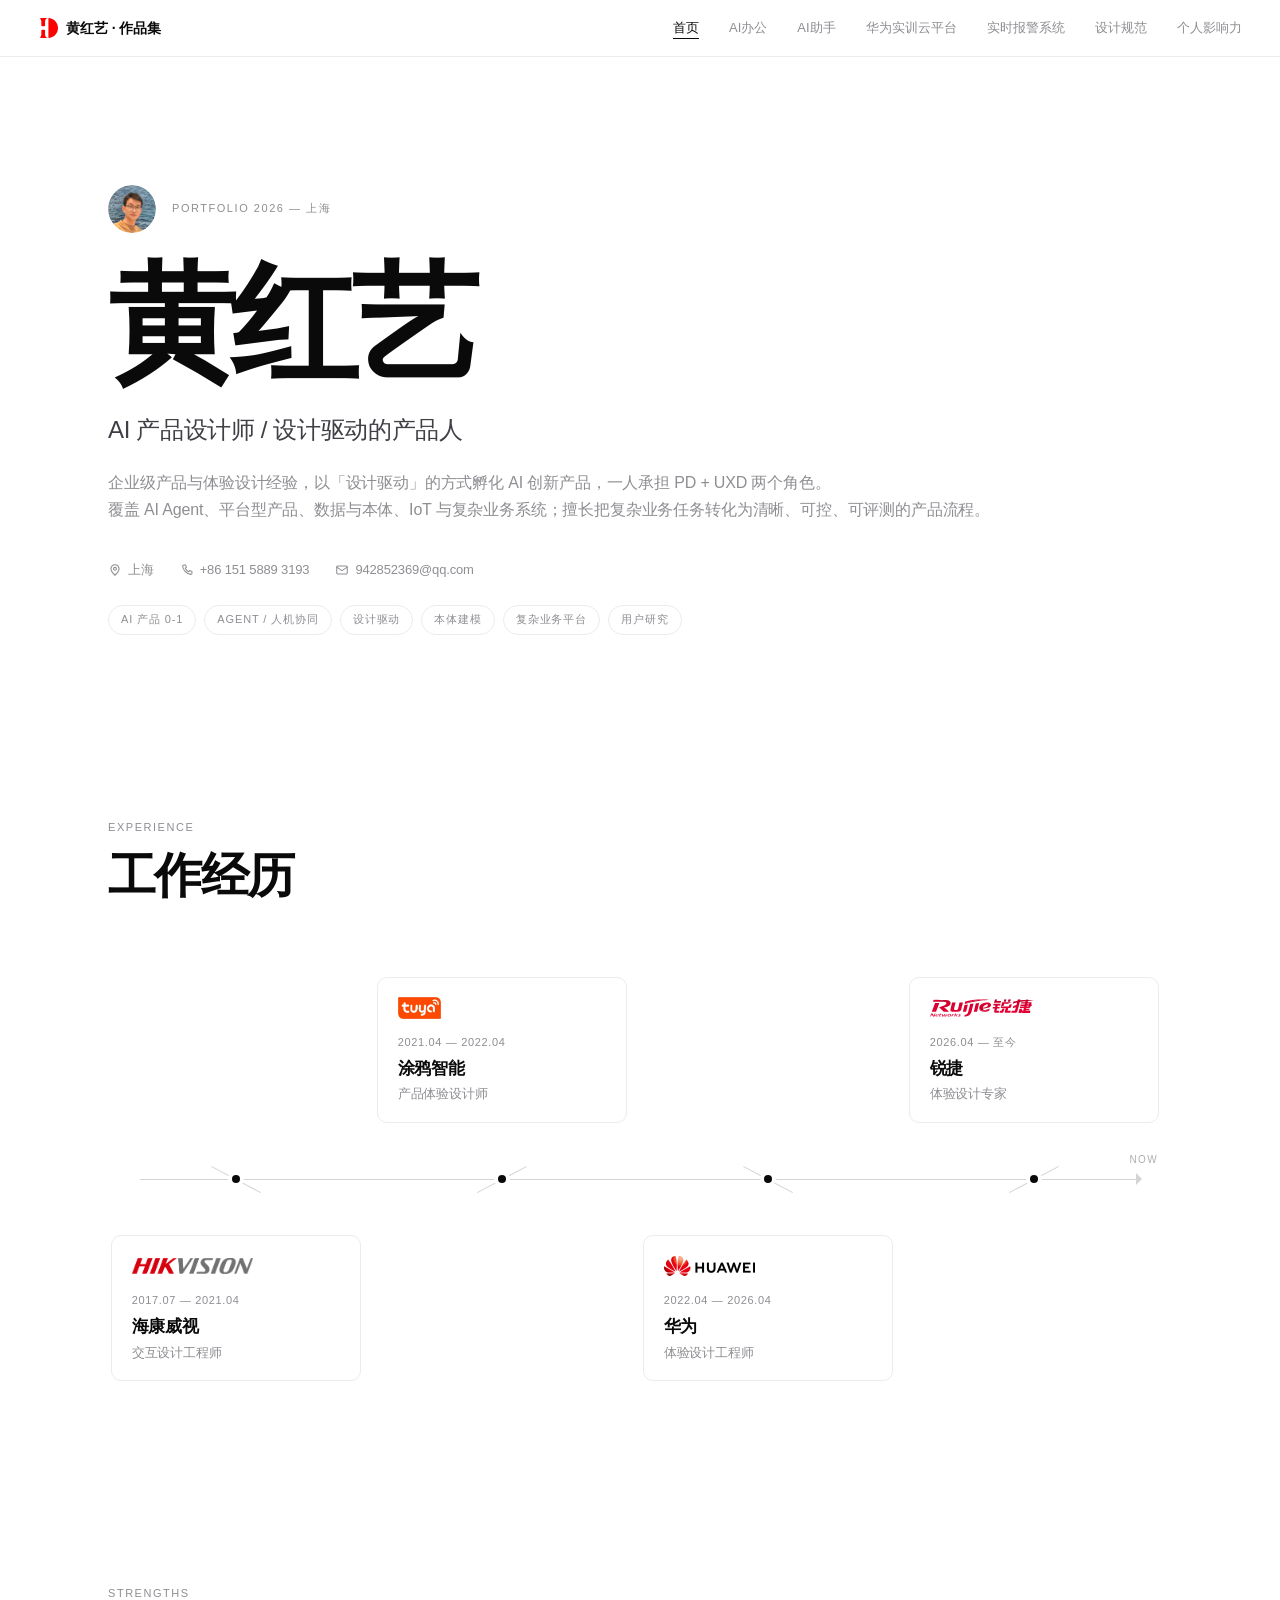
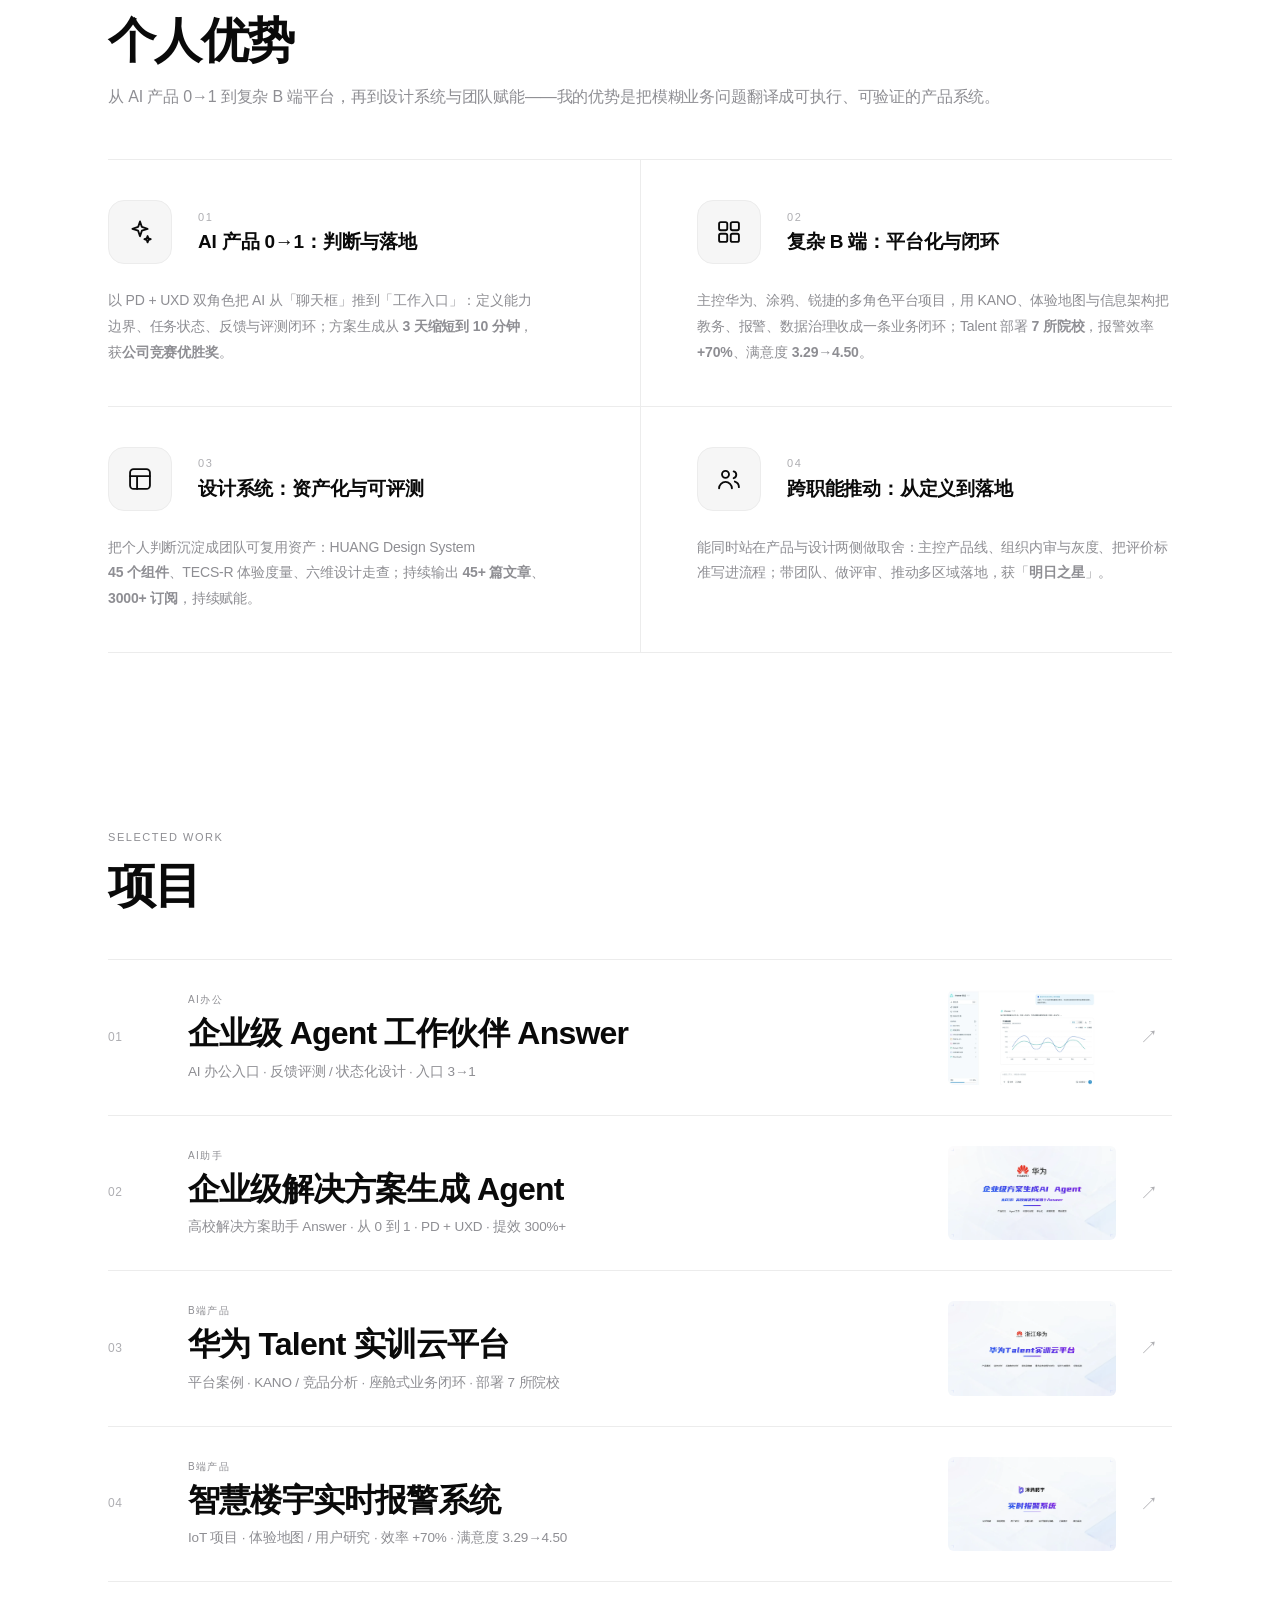
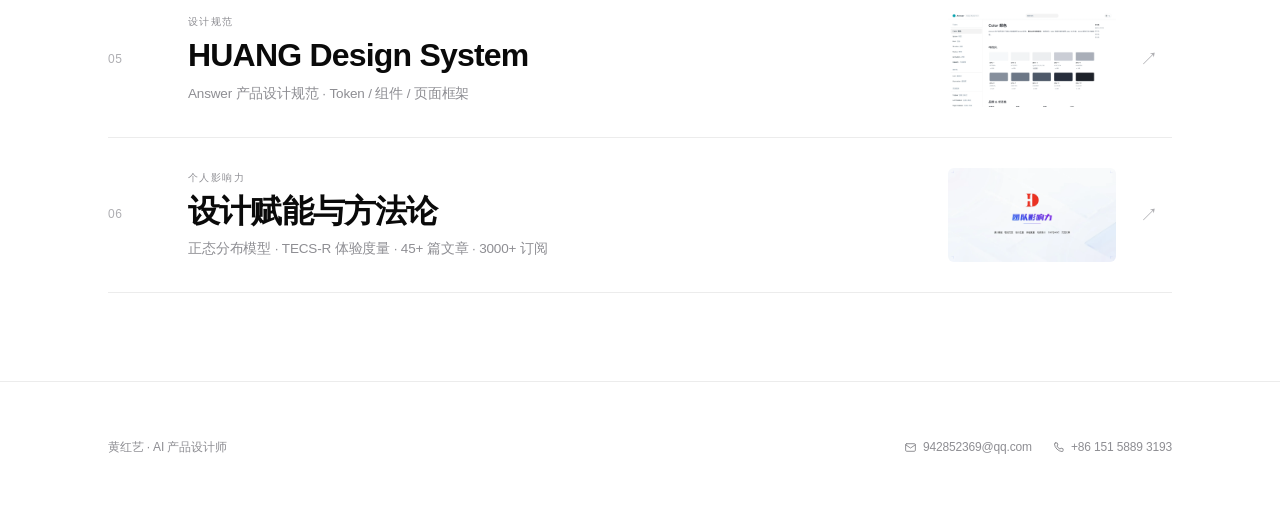
==== index.html @ ddb0b2fc "发布：黄红艺作品集静态站点（GitHub Pages）" ====
<!DOCTYPE html>
<html lang="zh-CN">
<head>
  <meta name="robots" content="noindex, nofollow">
  <meta charset="UTF-8">
  <meta name="viewport" content="width=device-width, initial-scale=1.0">
  <title>黄红艺 · AI 产品设计师 · 作品集</title>
  <meta name="description" content="黄红艺 — AI 产品设计师 / 设计驱动的产品人。AI 助手、Agent、本体建模、用户研究与企业级产品设计作品集。">
  <link rel="stylesheet" href="css/style.css">
</head>
<body>

  <header class="site-header">
    <div class="container nav">
      <a class="brand" href="index.html"><img src="assets/img/logo.svg" alt="logo">黄红艺 · 作品集</a>
      <nav>
                <ul class="nav-links">
          <li><a href="index.html">首页</a></li>
          <li><a href="project-answer-work/index.html">AI办公</a></li>
          <li><a href="project-answer/index.html">AI助手</a></li>
          <li><a href="project-talent/index.html">华为实训云平台</a></li>
          <li><a href="project-alarm/index.html">实时报警系统</a></li>
          <li><a href="design-system/index.html">设计规范</a></li>
          <li><a href="about-method/index.html">个人影响力</a></li>
        </ul>
      </nav>
    </div>
  </header>

  <section class="hero container">
    <div class="hero-top">
      <img class="hero-avatar" src="assets/img/avatar.svg" alt="黄红艺">
      <span class="eyebrow">Portfolio 2026 — 上海</span>
    </div>
    <h1>黄红艺</h1>
    <p class="role">AI 产品设计师 / 设计驱动的产品人</p>
    <p class="intro"><span class="ln">企业级产品与体验设计经验，以「设计驱动」的方式孵化 AI 创新产品，一人承担 PD + UXD 两个角色。</span><span class="ln">覆盖 AI Agent、平台型产品、数据与本体、IoT 与复杂业务系统；擅长把复杂业务任务转化为清晰、可控、可评测的产品流程。</span></p>
    <div class="meta">
      <span><svg viewBox="0 0 24 24" fill="none" stroke="currentColor" stroke-width="1.8" stroke-linecap="round" stroke-linejoin="round"><path d="M12 21s7-6.2 7-11a7 7 0 1 0-14 0c0 4.8 7 11 7 11z"/><circle cx="12" cy="10" r="2.5"/></svg>上海</span>
      <a href="tel:+8615158893193"><svg viewBox="0 0 24 24" fill="none" stroke="currentColor" stroke-width="1.8" stroke-linecap="round" stroke-linejoin="round"><path d="M6.5 3.5h3l1.5 4-2 1.5a12 12 0 0 0 6 6l1.5-2 4 1.5v3a2 2 0 0 1-2 2A16 16 0 0 1 4.5 5.5a2 2 0 0 1 2-2z"/></svg>+86 151 5889 3193</a>
      <a href="mailto:942852369@qq.com"><svg viewBox="0 0 24 24" fill="none" stroke="currentColor" stroke-width="1.8" stroke-linecap="round" stroke-linejoin="round"><rect x="3" y="5" width="18" height="14" rx="2"/><path d="M3 7l9 6 9-6"/></svg>942852369@qq.com</a>
    </div>
    <div class="tags">
      <span class="tag">AI 产品 0-1</span>
      <span class="tag">Agent / 人机协同</span>
      <span class="tag">设计驱动</span>
      <span class="tag">本体建模</span>
      <span class="tag">复杂业务平台</span>
      <span class="tag">用户研究</span>
    </div>
  </section>

  <section class="section container">
    <div class="section-head">
      <span class="eyebrow">Experience</span>
      <h2 class="section-title">工作经历</h2>
    </div>

    <div class="fishbone">
      <div class="spine"></div>
      <span class="now-label">Now</span>

      <div class="bone down" style="left:12%">
        <div class="dot"></div>
        <div class="rib"></div>
        <div class="node">
          <div class="node-logo"><img class="logo-hikvision" src="assets/img/logo-hikvision.webp" alt="海康威视"></div>
          <span class="period">2017.07 — 2021.04</span>
          <span class="company">海康威视</span>
          <span class="role">交互设计工程师</span>
          <div class="node-detail">IoT 物联网产品 20+，发明专利 1 项，多端 &amp; 跨平台设计经验；iVMS-4200 实时报警模块重构，页面减少约 10%，报警处理效率 +70%，满意度 78%→89%。</div>
        </div>
      </div>

      <div class="bone up" style="left:37%">
        <div class="dot"></div>
        <div class="rib"></div>
        <div class="node">
          <div class="node-logo"><img class="logo-tuya" src="assets/img/logo-tuya.webp" alt="涂鸦智能"></div>
          <span class="period">2021.04 — 2022.04</span>
          <span class="company">涂鸦智能</span>
          <span class="role">产品体验设计师</span>
          <div class="node-detail">智慧楼宇 SaaS 产品线设计 Owner；创新提案 3 项、外观专利 1 项；报警处理效率 +70%、满意度 3.29→4.50，方案作为安防套件整合进其他产品线。</div>
        </div>
      </div>

      <div class="bone down" style="left:62%">
        <div class="dot"></div>
        <div class="rib"></div>
        <div class="node">
          <div class="node-logo"><img class="logo-huawei" src="assets/img/logo-huawei.webp" alt="华为"></div>
          <span class="period">2022.04 — 2026.04</span>
          <span class="company">华为</span>
          <span class="role">体验设计工程师</span>
          <div class="node-detail">数字化教育协同工具产品线设计 Owner、设计组长，获「明日之星」；Talent 实训云部署 7 所院校、批阅签到效率 +90%；以 PD + UXD 双角色孵化 AI 助手，方案产出 3 天→10 分钟。</div>
        </div>
      </div>

      <div class="bone up" style="left:87%">
        <div class="dot"></div>
        <div class="rib"></div>
        <div class="node">
          <div class="node-logo"><img class="logo-ruijie" src="assets/img/logo-ruijie.svg" alt="锐捷"></div>
          <span class="period">2026.04 — 至今</span>
          <span class="company">锐捷</span>
          <span class="role">体验设计专家</span>
          <div class="node-detail">Source ID 平台本体、数据管道、数据管理核心模块设计；Agent 任务链路与人机协作设计，沉淀设计原则。</div>
        </div>
      </div>
    </div>
  </section>

  <section class="section container">
    <div class="section-head">
      <span class="eyebrow">Strengths</span>
      <h2 class="section-title">个人优势</h2>
      <p class="section-intro">从 AI 产品 0→1 到复杂 B 端平台，再到设计系统与团队赋能——我的优势是把模糊业务问题翻译成可执行、可验证的产品系统。</p>
    </div>

    <div class="strengths">
      <div class="strength">
        <div class="strength-top">
          <span class="strength-icon" aria-hidden="true"><svg viewBox="0 0 24 24" fill="none" stroke="currentColor" stroke-width="1.6" stroke-linecap="round" stroke-linejoin="round"><path d="M12 3l1.6 4.7 4.9 1.6-4.9 1.6L12 15.6l-1.6-4.7L5.5 9.3l4.9-1.6L12 3z"/><path d="M18.5 15.5l.7 2 2 .7-2 .7-.7 2-.7-2-2-.7 2-.7.7-2z"/></svg></span>
          <div class="strength-heading">
            <span class="no">01</span>
            <h3>AI 产品 0→1：判断与落地</h3>
          </div>
        </div>
        <p>以 PD + UXD 双角色把 AI 从「聊天框」推到「工作入口」：定义能力边界、任务状态、反馈与评测闭环；方案生成从 <b class="nowrap">3 天缩短到 10 分钟</b>，获<b class="nowrap">公司竞赛优胜奖</b>。</p>
      </div>
      <div class="strength">
        <div class="strength-top">
          <span class="strength-icon" aria-hidden="true"><svg viewBox="0 0 24 24" fill="none" stroke="currentColor" stroke-width="1.6" stroke-linecap="round" stroke-linejoin="round"><rect x="3.5" y="3.5" width="7" height="7" rx="1.5"/><rect x="13.5" y="3.5" width="7" height="7" rx="1.5"/><rect x="3.5" y="13.5" width="7" height="7" rx="1.5"/><rect x="13.5" y="13.5" width="7" height="7" rx="1.5"/></svg></span>
          <div class="strength-heading">
            <span class="no">02</span>
            <h3>复杂 B 端：平台化与闭环</h3>
          </div>
        </div>
        <p>主控华为、涂鸦、锐捷的多角色平台项目，用 KANO、体验地图与信息架构把教务、报警、数据治理收成一条业务闭环；Talent 部署 <b class="nowrap">7 所院校</b>，报警效率 <b>+70%</b>、满意度 <b class="nowrap">3.29→4.50</b>。</p>
      </div>
      <div class="strength">
        <div class="strength-top">
          <span class="strength-icon" aria-hidden="true"><svg viewBox="0 0 24 24" fill="none" stroke="currentColor" stroke-width="1.6" stroke-linecap="round" stroke-linejoin="round"><rect x="3.5" y="3.5" width="17" height="17" rx="3"/><path d="M3.5 9.5h17M9.5 9.5v11"/></svg></span>
          <div class="strength-heading">
            <span class="no">03</span>
            <h3>设计系统：资产化与可评测</h3>
          </div>
        </div>
        <p>把个人判断沉淀成团队可复用资产：HUANG Design System <b class="nowrap">45 个组件</b>、TECS-R 体验度量、六维设计走查；持续输出 <b class="nowrap">45+ 篇文章</b>、<b class="nowrap">3000+ 订阅</b>，<span class="nowrap">持续赋能</span>。</p>
      </div>
      <div class="strength">
        <div class="strength-top">
          <span class="strength-icon" aria-hidden="true"><svg viewBox="0 0 24 24" fill="none" stroke="currentColor" stroke-width="1.6" stroke-linecap="round" stroke-linejoin="round"><circle cx="9" cy="8" r="3"/><path d="M3.5 20c0-3 2.5-5.5 5.5-5.5s5.5 2.5 5.5 5.5"/><path d="M16 5.5a3 3 0 0 1 0 5.8"/><path d="M17 14.2c2.1.6 3.5 2.5 3.5 4.8"/></svg></span>
          <div class="strength-heading">
            <span class="no">04</span>
            <h3>跨职能推动：从定义到落地</h3>
          </div>
        </div>
        <p>能同时站在产品与设计两侧做取舍：主控产品线、组织内审与灰度、把评价标准写进流程；带团队、做评审、推动多区域落地，获「<b class="nowrap">明日之星</b>」。</p>
      </div>
    </div>
  </section>

  <section class="section container">
    <div class="section-head">
      <span class="eyebrow">Selected Work</span>
      <h2 class="section-title">项目</h2>
    </div>

    <div class="index">
      <a class="index-row" href="project-answer-work/index.html">
        <span class="index-no">01</span>
        <div class="index-main">
          <span class="index-kicker">AI办公</span>
          <h3>企业级 Agent 工作伙伴 Answer</h3>
          <p>AI 办公入口 · 反馈评测 / 状态化设计 · 入口 3→1</p>
        </div>
        <div class="index-thumb"><img src="assets/product/answer-work/08-home.webp?v=20261111" alt="" width="1800" height="1125" loading="lazy"></div>
        <span class="index-arrow">↗</span>
      </a>

      <a class="index-row" href="project-answer/index.html">
        <span class="index-no">02</span>
        <div class="index-main">
          <span class="index-kicker">AI助手</span>
          <h3>企业级解决方案生成 Agent</h3>
          <p>高校解决方案助手 Answer · 从 0 到 1 · PD + UXD · 提效 300%+</p>
        </div>
        <div class="index-thumb"><img src="assets/img/ans-p01.webp" alt="" loading="lazy"></div>
        <span class="index-arrow">↗</span>
      </a>

      <a class="index-row" href="project-talent/index.html">
        <span class="index-no">03</span>
        <div class="index-main">
          <span class="index-kicker">B端产品</span>
          <h3>华为 Talent 实训云平台</h3>
          <p>平台案例 · KANO / 竞品分析 · 座舱式业务闭环 · 部署 7 所院校</p>
        </div>
        <div class="index-thumb"><img src="assets/img/p18.webp" alt="" loading="lazy"></div>
        <span class="index-arrow">↗</span>
      </a>

      <a class="index-row" href="project-alarm/index.html">
        <span class="index-no">04</span>
        <div class="index-main">
          <span class="index-kicker">B端产品</span>
          <h3>智慧楼宇实时报警系统</h3>
          <p>IoT 项目 · 体验地图 / 用户研究 · 效率 +70% · 满意度 3.29→4.50</p>
        </div>
        <div class="index-thumb"><img src="assets/img/p36.webp" alt="" loading="lazy"></div>
        <span class="index-arrow">↗</span>
      </a>

      <a class="index-row" href="design-system/index.html">
        <span class="index-no">05</span>
        <div class="index-main">
          <span class="index-kicker">设计规范</span>
          <h3>HUANG Design System</h3>
          <p>Answer 产品设计规范 · Token / 组件 / 页面框架</p>
        </div>
        <div class="index-thumb"><img src="assets/product/design-system/01-cover.webp" alt="HUANG Design System 设计规范" width="1800" height="1012" loading="lazy"></div>
        <span class="index-arrow">↗</span>
      </a>

      <a class="index-row" href="about-method/index.html">
        <span class="index-no">06</span>
        <div class="index-main">
          <span class="index-kicker">个人影响力</span>
          <h3>设计赋能与方法论</h3>
          <p>正态分布模型 · TECS-R 体验度量 · 45+ 篇文章 · 3000+ 订阅</p>
        </div>
        <div class="index-thumb"><img src="assets/img/p49.webp" alt="" loading="lazy"></div>
        <span class="index-arrow">↗</span>
      </a>
    </div>
  </section>

  <footer class="site-footer">
    <div class="container">
      <span>黄红艺 · AI 产品设计师</span>
      <span class="footer-contact">
        <a href="mailto:942852369@qq.com"><svg viewBox="0 0 24 24" fill="none" stroke="currentColor" stroke-width="1.8" stroke-linecap="round" stroke-linejoin="round"><rect x="3" y="5" width="18" height="14" rx="2"/><path d="M3 7l9 6 9-6"/></svg>942852369@qq.com</a>
        <a href="tel:+8615158893193"><svg viewBox="0 0 24 24" fill="none" stroke="currentColor" stroke-width="1.8" stroke-linecap="round" stroke-linejoin="round"><path d="M6.5 3.5h3l1.5 4-2 1.5a12 12 0 0 0 6 6l1.5-2 4 1.5v3a2 2 0 0 1-2 2A16 16 0 0 1 4.5 5.5a2 2 0 0 1 2-2z"/></svg>+86 151 5889 3193</a>
      </span>
    </div>
  </footer>

  <script src="js/main.js?v=20261111"></script>
</body>
</html>
---- css/style.css ----
/* =========================================================
   黄红艺 · 作品集 — 极简排版版（Editorial Minimal）
   参考：Rauno Freiberg / Emil Kowalski / Mobbin
   原则：黑白灰 / 超大字号 / 紧字距 / 细分割线 / 大量留白
   ========================================================= */

:root {
  --bg: #ffffff;
  --ink: #0a0a0a;
  --ink-2: #3f3f46;
  --muted: #8e8e93;
  --muted-2: #aeaeb2;
  --hair: #ececec;
  --hair-strong: #d4d4d4;
  --soft: #f6f6f6;
  --max-w: 1120px;
  --ease: cubic-bezier(.22, .7, .28, 1);
  --font: -apple-system, BlinkMacSystemFont, "SF Pro Display", "SF Pro Text",
          "Helvetica Neue", "PingFang SC", "Hiragino Sans GB",
          "Microsoft YaHei", sans-serif;
}

* { box-sizing: border-box; margin: 0; padding: 0; }

html { scroll-behavior: smooth; -webkit-text-size-adjust: 100%; }

body {
  font-family: var(--font);
  color: var(--ink);
  background: var(--bg);
  font-size: 16px;
  line-height: 1.6;
  letter-spacing: -0.01em;
  line-break: strict;
  word-break: normal;
  -webkit-font-smoothing: antialiased;
  -moz-osx-font-smoothing: grayscale;
  overflow-x: clip;
}

img { max-width: 100%; display: block; }
a { color: inherit; text-decoration: none; }
::selection { background: var(--ink); color: #fff; }

.container {
  max-width: var(--max-w);
  margin-left: auto; margin-right: auto;
  padding-left: 28px; padding-right: 28px;
}

/* ---------- 排版规则：阅读宽度 / 断行 ---------- */
h1, h2, h3 { text-wrap: balance; }
p, figcaption, .fishbone .node-detail { text-wrap: pretty; }
.hero .intro, .project-hero .lead, .module .module-desc { text-wrap: balance; }
.ln { display: block; }
.hero .meta a, .hero .meta span,
.footer-contact a,
.stat .num, .tag, .badge,
.index-no, .module-no { white-space: nowrap; }

/* ---------- 小标签 ---------- */
.eyebrow {
  display: inline-block;
  font-size: 11px;
  font-weight: 500;
  letter-spacing: .14em;
  text-transform: uppercase;
  color: var(--muted);
}

/* ---------- 顶部导航 ---------- */
.site-header {
  position: sticky; top: 0; z-index: 50;
  background: rgba(255, 255, 255, .82);
  -webkit-backdrop-filter: saturate(180%) blur(20px);
  backdrop-filter: saturate(180%) blur(20px);
  border-bottom: 1px solid var(--hair);
}
.site-header .container.nav {
  max-width: none;
  width: 100%;
  padding-left: clamp(20px, 3vw, 40px);
  padding-right: clamp(20px, 3vw, 40px);
}
.nav { display: flex; align-items: center; justify-content: space-between; height: 56px; }
.nav .brand {
  display: flex; align-items: center; gap: 8px;
  flex: 0 0 auto; white-space: nowrap;
  font-size: 14px; font-weight: 600; letter-spacing: -0.01em;
}
.nav .brand img { width: 20px; height: 20px; border-radius: 4px; }
.nav-links { display: flex; gap: 30px; list-style: none; height: 100%; }
.nav-links a {
  position: relative;
  display: flex; align-items: center; height: 100%;
  font-size: 13px; color: var(--muted); letter-spacing: 0;
  transition: color .2s var(--ease);
}
.nav-links a:hover { color: var(--ink); }
.nav-links a.active { color: var(--ink); }
.nav-links a.active::after {
  content: "";
  position: absolute; left: 0; right: 0; bottom: -1px;
  height: 1px; background: var(--ink);
}

/* ---------- Hero ---------- */
.hero { padding-top: 128px; padding-bottom: 96px; }
.hero-top { display: flex; align-items: center; gap: 16px; margin-bottom: 32px; }
.hero-avatar {
  width: 48px; height: 48px; border-radius: 50%;
  object-fit: cover; background: var(--soft);
}
.hero h1 {
  font-size: clamp(56px, 10vw, 128px);
  font-weight: 600;
  letter-spacing: -0.05em;
  line-height: 0.92;
}
.hero .role {
  font-size: clamp(18px, 2.2vw, 24px);
  color: var(--ink-2);
  margin-top: 28px;
  letter-spacing: -0.015em;
}
.hero .intro {
  max-width: 1040px;
  color: var(--muted);
  font-size: 16px;
  line-height: 1.7;
  margin-top: 20px;
}
.hero .meta {
  display: flex; flex-wrap: wrap; gap: 6px 26px;
  margin-top: 36px;
  font-size: 13px; color: var(--muted);
}
.hero .meta a, .hero .meta span {
  display: inline-flex; align-items: center; gap: 6px;
  color: var(--muted);
}
.hero .meta a { border-bottom: 1px solid transparent; transition: border-color .2s; }
.hero .meta a:hover { border-bottom-color: var(--muted); }
.hero .meta svg { width: 14px; height: 14px; flex: 0 0 auto; }
.hero .tags { display: flex; flex-wrap: wrap; gap: 8px; margin-top: 24px; }
.tag {
  font-size: 11px; letter-spacing: .08em; text-transform: uppercase;
  color: var(--muted);
  border: 1px solid var(--hair);
  border-radius: 99px;
  padding: 5px 12px;
}

/* ---------- 通用区块 ---------- */
.section { padding-top: 88px; padding-bottom: 88px; }
.section-head { margin-bottom: 48px; }
.section-head .eyebrow { display: block; margin-bottom: 14px; }
.section-title {
  font-size: clamp(32px, 4vw, 48px);
  font-weight: 600;
  letter-spacing: -0.035em;
  line-height: 1.05;
}

/* ---------- 工作经历：鱼骨图（细线版） ---------- */
.fishbone { position: relative; min-height: 460px; padding: 16px 0 40px; }
.fishbone .spine {
  position: absolute; left: 3%; right: 3%; top: 50%;
  height: 1px; background: var(--hair-strong);
}
.fishbone .spine::after {
  content: ""; position: absolute; right: -8px; top: 50%;
  transform: translateY(-50%);
  border: 6px solid transparent; border-left-color: var(--hair-strong);
}
.fishbone .now-label {
  position: absolute; right: 3%; top: 50%;
  transform: translate(18px, -170%);
  font-size: 10px; font-weight: 500; letter-spacing: .14em;
  text-transform: uppercase; color: var(--muted-2);
}
.fishbone .bone { position: absolute; top: 50%; width: 0; height: 0; z-index: 1; }
.fishbone .dot {
  position: absolute; left: -4px; top: -4px;
  width: 8px; height: 8px; border-radius: 50%;
  background: var(--ink);
  box-shadow: 0 0 0 4px #fff;
  z-index: 3;
}
.fishbone .rib {
  position: absolute; left: -28px; top: 0;
  width: 56px; height: 1px; background: var(--hair-strong);
  transform-origin: center; z-index: 1;
}
.fishbone .bone.up .rib { transform: rotate(-28deg); }
.fishbone .bone.down .rib { transform: rotate(28deg); }

.fishbone .node {
  position: absolute; left: 0;
  transform: translateX(-50%);
  width: 250px;
  background: #fff;
  border: 1px solid var(--hair);
  border-radius: 10px;
  padding: 18px 20px;
  cursor: default; z-index: 2;
  transition: border-color .3s var(--ease), transform .3s var(--ease), background .3s var(--ease);
}
.fishbone .bone.up .node { bottom: 56px; }
.fishbone .bone.down .node { top: 56px; }
.fishbone .node:hover {
  border-color: var(--hair-strong);
  transform: translateX(-50%) translateY(-3px);
  background: #fff;
  z-index: 6;
}
.fishbone .node .node-logo { margin-bottom: 14px; display: flex; align-items: center; min-height: 24px; }
.fishbone .node .node-logo img { width: auto; max-width: 140px; object-fit: contain; display: block; }
.fishbone .node .node-logo .logo-hikvision { height: 16px; }
.fishbone .node .node-logo .logo-tuya { height: 22px; }
.fishbone .node .node-logo .logo-huawei { height: 20px; }
.fishbone .node .node-logo .logo-ruijie { height: 18px; }

.fishbone .node .period {
  display: block; font-size: 11px; color: var(--muted);
  letter-spacing: .06em; font-variant-numeric: tabular-nums;
}
.fishbone .node .company {
  display: block; font-size: 17px; font-weight: 600;
  letter-spacing: -0.02em; margin: 4px 0 2px;
}
.fishbone .node .role { display: block; font-size: 13px; color: var(--muted); line-height: 1.5; }
.fishbone .node-detail {
  max-height: 0; opacity: 0; overflow: hidden;
  font-size: 12.5px; line-height: 1.7; color: var(--muted);
  border-top: 0 solid var(--hair);
  transition: max-height .4s var(--ease), opacity .3s var(--ease),
              margin .3s var(--ease), padding .3s var(--ease);
}
.fishbone .node:hover .node-detail {
  max-height: 280px; opacity: 1;
  margin-top: 12px; padding-top: 12px; border-top-width: 1px;
}

/* ---------- 项目索引（大字号列表） ---------- */
.index { border-top: 1px solid var(--hair); }
.index-row {
  display: grid;
  grid-template-columns: 56px 1fr 168px 32px;
  align-items: center;
  gap: 24px;
  padding: 30px 0;
  border-bottom: 1px solid var(--hair);
  transition: padding-left .35s var(--ease);
}
.index-row:hover { padding-left: 14px; }
.index-no {
  font-size: 12px; color: var(--muted-2);
  font-variant-numeric: tabular-nums; letter-spacing: .04em;
}
.index-kicker {
  display: block;
  margin-bottom: 6px;
  font-size: 10px;
  font-weight: 500;
  letter-spacing: .14em;
  color: var(--muted);
  text-transform: uppercase;
}
.index-main h3 {
  font-size: clamp(22px, 2.6vw, 32px);
  font-weight: 600; letter-spacing: -0.025em; line-height: 1.2;
}
.index-main p { font-size: 13.5px; color: var(--muted); margin-top: 8px; }
.index-thumb {
  width: 168px; aspect-ratio: 16/9;
  overflow: hidden; border-radius: 6px;
  background: var(--soft);
  transition: opacity .3s var(--ease), transform .35s var(--ease);
}
.index-thumb img { width: 100%; height: 100%; object-fit: cover; }
.index-row:hover .index-thumb { transform: scale(1.02); }
.index-arrow { font-size: 18px; color: var(--muted-2); transition: transform .3s var(--ease), color .3s; }
.index-row:hover .index-arrow { color: var(--ink); transform: translate(3px, -3px); }

/* ---------- 项目详情页 ---------- */
.project-hero { padding-top: 88px; padding-bottom: 64px; border-bottom: 1px solid var(--hair); }
.project-hero .crumb { font-size: 12px; color: var(--muted); margin-bottom: 32px; letter-spacing: .02em; }
.project-hero .crumb a { color: var(--muted); }
.project-hero h1 {
  font-size: clamp(36px, 5vw, 62px);
  font-weight: 600;
  letter-spacing: -0.045em;
  line-height: 0.98;
  text-wrap: balance;
}
.project-hero .lead {
  max-width: none;
  color: var(--ink-2);
  font-size: 17px;
  line-height: 1.7;
  margin-top: 28px;
}

/* ---------- 章节索引 ---------- */
.toc {
  display: flex; flex-wrap: wrap; align-items: center;
  gap: 8px 20px;
  padding-top: 18px;
  padding-bottom: 18px;
  border-bottom: 1px solid var(--hair);
  font-size: 13px;
}
.toc-label {
  font-size: 11px; letter-spacing: .1em; text-transform: uppercase;
  color: var(--muted-2);
}
.toc a { color: var(--muted); }
.toc a:hover { color: var(--ink); }

/* 数据行 */
.stats {
  display: grid;
  grid-template-columns: repeat(auto-fit, minmax(190px, 1fr));
  margin-top: 56px;
  border-top: 1px solid var(--hair);
  border-bottom: 1px solid var(--hair);
}
.stat {
  display: grid;
  grid-template-columns: auto 1fr;
  grid-template-rows: auto auto;
  column-gap: 14px;
  row-gap: 2px;
  align-items: center;
  padding: 24px 24px 24px 0;
}
.stat .stat-icon {
  grid-row: 1 / span 2;
  width: 44px; height: 44px;
  display: flex; align-items: center; justify-content: center;
  border-radius: 10px;
  background: var(--soft);
  color: var(--ink);
}
.stat .stat-icon svg { width: 20px; height: 20px; display: block; }
.stat .num {
  font-size: 22px; font-weight: 600; letter-spacing: -0.03em;
  line-height: 1.15; font-variant-numeric: tabular-nums;
}
.stat .label { font-size: 12px; color: var(--muted); margin-top: 2px; line-height: 1.4; }

/* 模块 */
.module { padding: 88px 0; border-bottom: 1px solid var(--hair); }
.module:last-child { border-bottom: none; }
.module .module-head { display: flex; align-items: baseline; gap: 20px; margin-bottom: 16px; }
.module .module-no {
  font-size: 12px; color: var(--muted-2);
  letter-spacing: .08em; font-variant-numeric: tabular-nums;
}
.module h2 {
  font-size: clamp(24px, 2.8vw, 36px);
  font-weight: 600; letter-spacing: -0.03em; line-height: 1.15;
}
.module .module-desc {
  color: var(--muted); font-size: 15.5px; line-height: 1.75;
  margin-bottom: 32px; max-width: none;
}
.module figure { margin: 28px 0; }
.module figure img {
  width: 100%; height: auto;
  border-radius: 6px;
  background: var(--soft);
}
.module figcaption { color: var(--muted-2); font-size: 12px; margin-top: 10px; letter-spacing: .01em; }

/* 结论清单（项目页，1px 分区） */
.ledger { list-style: none; margin: 4px 0 8px; border-top: 1px solid var(--hair); }
.ledger li {
  display: grid; grid-template-columns: 88px 1fr; gap: 24px;
  align-items: start;
  padding-top: 18px;
  padding-bottom: 18px;
  border-bottom: 1px solid var(--hair);
}
.ledger .k {
  font-size: 11px; color: var(--muted-2);
  letter-spacing: .1em;
  padding-top: 4px;
}
.ledger p { font-size: 14px; line-height: 1.8; color: var(--ink-2); }
.ledger + .module-desc { margin-top: 32px; }

/* 项目页叙事：流程 / 场景 / 结语 */
.pipeline {
  display: grid; grid-template-columns: repeat(3, 1fr);
  column-gap: 32px;
  border-top: 1px solid var(--hair);
  margin-top: 32px;
}
.pipeline-step { padding: 20px 0 28px; }
.pipeline-step:nth-child(n+4) { border-top: 1px solid var(--hair); }
.pipeline-step .no {
  font-size: 11px; letter-spacing: .1em;
  color: var(--muted-2); font-variant-numeric: tabular-nums;
}
.pipeline .pipeline-step h3 {
  font-size: 16px; font-weight: 600; line-height: 1.4;
  letter-spacing: -0.01em; margin: 6px 0 8px;
}
.pipeline .pipeline-step p { font-size: 13px; line-height: 1.7; color: var(--muted); }

.scenario {
  display: grid; grid-template-columns: 1fr 1.2fr;
  gap: 48px; align-items: start;
  padding: 44px 0;
  border-top: 1px solid var(--hair);
}
.scenario:first-of-type { border-top: none; padding-top: 0; }
.scenario .scenario-copy h3 {
  font-size: clamp(20px, 2.2vw, 26px); font-weight: 600;
  line-height: 1.25; letter-spacing: -0.02em;
}
.scenario .scenario-copy p {
  font-size: 14.5px; line-height: 1.8;
  color: var(--muted); margin-top: 12px;
}
.scenario-figure figure { margin: 0; }
.scenario-figure figure + figure { margin-top: 24px; }
.scenario-figure img {
  width: 100%; height: auto; display: block;
  border-radius: 6px; background: var(--soft);
}
.scenario-figure figcaption {
  color: var(--muted-2); font-size: 12px; margin-top: 10px;
}
.chapter .pullquote {
  font-size: clamp(22px, 2.6vw, 30px); font-weight: 500;
  line-height: 1.5; letter-spacing: -0.02em;
  max-width: 860px;
  margin: 48px 0 18px;
  padding-top: 24px;
  border-top: 1px solid var(--hair);
}

/* 章节内文（项目页的二级结构） */
.chapter { margin-top: 8px; }
.chapter h3 {
  font-size: 19px; font-weight: 600; letter-spacing: -0.01em;
  line-height: 1.4; margin: 44px 0 14px;
}
.chapter h3:first-child { margin-top: 4px; }
.chapter h3 .idx {
  font-size: 11px; color: var(--muted-2);
  letter-spacing: .1em; margin-right: 12px;
  font-variant-numeric: tabular-nums;
}
.chapter p {
  font-size: 15px; line-height: 1.85;
  color: var(--muted); max-width: 920px;
}
.chapter p + p { margin-top: 14px; }
.chapter .ledger { margin-top: 22px; }
.chapter .ledger + p { margin-top: 22px; }
.chapter .product-grid { margin-top: 20px; }
/* 真实产品界面 */
.product-grid { display: grid; grid-template-columns: repeat(2, 1fr); gap: 28px 24px; margin-top: 8px; }
.product-grid figure { margin: 0; }
.product-grid img {
  width: 100%; height: auto; display: block;
  border-radius: 6px;
  background: var(--soft);
  transition: transform .4s var(--ease);
}
.product-grid figure:hover img { transform: translateY(-3px); }
.product-grid figcaption { color: var(--muted-2); font-size: 12px; margin-top: 10px; line-height: 1.6; }

/* ---------- 项目职责：设计驱动 / PD + UXD ---------- */
.duty {
  position: relative;
  overflow: hidden;
  background: #fafafa;
  border-radius: 8px;
  padding: 56px 48px;
  display: grid;
  grid-template-columns: 1fr auto 1.35fr;
  gap: 36px;
  align-items: center;
  margin: 28px 0;
}
.duty::before, .duty::after {
  content: "";
  position: absolute;
  width: 280px; height: 280px;
  border-radius: 50%;
  background: rgba(26, 60, 212, .10);
  filter: blur(90px);
  pointer-events: none;
}
.duty::before { top: -120px; left: -60px; }
.duty::after { bottom: -140px; right: -80px; }

.duty-left { position: relative; z-index: 1; }
.duty-title {
  font-size: clamp(24px, 2.9vw, 34px);
  font-weight: 500;
  line-height: 1.7;
  letter-spacing: -0.02em;
  color: var(--ink);
  text-align: center;
}
.duty-title .hl { color: #3f5cff; font-weight: 700; }
.duty-title b { font-weight: 600; }

.duty-arrow {
  width: 0; height: 0;
  border-top: 9px solid transparent;
  border-bottom: 9px solid transparent;
  border-left: 15px solid #5b6cff;
  opacity: .75;
  filter: drop-shadow(0 0 6px rgba(91,108,255,.35));
  justify-self: center;
}

.duty-right {
  position: relative; z-index: 1;
  display: flex; flex-direction: column;
}
.duty-row { display: flex; align-items: center; }
.duty-row + .duty-row { margin-top: -34px; }

.duty-role {
  flex: 0 0 auto;
  width: 160px; height: 160px;
  border-radius: 50%;
  display: flex; flex-direction: column;
  align-items: center; justify-content: center;
  color: #040b29; line-height: 1.1;
}
.duty-role b { font-size: 30px; font-weight: 700; letter-spacing: -0.02em; }
.duty-role span { font-size: 14px; font-weight: 600; margin-top: 4px; }

.duty-connector {
  position: relative;
  flex: 1 1 auto;
  height: 0;
  border-top: 1px dashed rgba(120, 124, 150, .45);
  margin: 0 16px;
}
.duty-connector::after {
  content: "";
  position: absolute; right: -1px; top: -4px;
  border: 4px solid transparent;
  border-left-color: rgba(120, 124, 150, .6);
}

.duty-note {
  flex: 0 0 auto; width: 210px;
  font-size: 14px; color: var(--ink-2); line-height: 1.5;
}
.duty-caption {
  width: 160px; text-align: center;
  font-size: 15px; font-weight: 600; color: var(--ink);
  margin-top: 18px;
}

.duty-row-pd .duty-role {
  background: linear-gradient(150deg, rgba(203,182,246,.85), rgba(196,160,244,.45));
}
.duty-row-uxd .duty-role {
  background: linear-gradient(150deg, rgba(176,220,250,.95), rgba(160,206,242,.55));
}

/* ---------- 图片懒加载 ---------- */
img.lazy { opacity: 0; transition: opacity .5s var(--ease); }
img.lazy.loaded { opacity: 1; }

/* ---------- 个人优势 ---------- */
.nowrap { white-space: nowrap; }
.section-intro {
  max-width: none;
  margin-top: 16px;
  color: var(--muted);
  font-size: 16px;
  line-height: 1.75;
  text-wrap: pretty;
}
.strengths {
  display: grid;
  grid-template-columns: repeat(2, 1fr);
  border-top: 1px solid var(--hair);
}
.strength {
  padding: 40px 0;
  border-bottom: 1px solid var(--hair);
}
.strength:nth-child(odd) { padding-right: 56px; }
.strength:nth-child(even) { padding-left: 56px; border-left: 1px solid var(--hair); }
.strength-top {
  display: flex;
  align-items: center;
  gap: 26px;
  margin-bottom: 24px;
}
.strength-icon {
  flex: 0 0 auto;
  display: flex;
  align-items: center;
  justify-content: center;
  width: 64px; height: 64px;
  border: 1px solid var(--hair);
  border-radius: 16px;
  background: var(--soft);
  color: var(--ink);
}
.strength-icon svg { width: 28px; height: 28px; display: block; }
.strength-heading {
  display: flex;
  flex-direction: column;
  min-width: 0;
}
.strength .no {
  display: block;
  font-size: 11px; letter-spacing: .14em;
  color: var(--muted-2); font-variant-numeric: tabular-nums;
}
.strength h3 {
  margin: 4px 0 0;
  font-size: 19px; font-weight: 600; letter-spacing: -0.01em;
  line-height: 1.3;
}
.strength p { font-size: 14px; line-height: 1.85; color: var(--muted); max-width: none; }

/* ---------- 页脚 ---------- */
.site-footer {
  padding: 56px 0;
  border-top: 1px solid var(--hair);
}
.site-footer .container {
  display: flex; flex-wrap: wrap; gap: 12px 32px;
  justify-content: space-between;
  font-size: 12px; color: var(--muted);
}
.site-footer a { color: var(--muted); border-bottom: 1px solid transparent; transition: border-color .2s; }
.site-footer a:hover { border-bottom-color: var(--muted); }
.footer-contact { display: flex; flex-wrap: wrap; gap: 8px 20px; }
.footer-contact a { display: inline-flex; align-items: center; gap: 6px; }
.footer-contact svg { width: 13px; height: 13px; flex: 0 0 auto; }

/* ---------- 响应式 ---------- */
@media (max-width: 900px) {
  .nav-links { gap: 14px; }
  .nav-links a { font-size: 12.5px; }
  .index-row { grid-template-columns: 40px 1fr 128px 24px; gap: 16px; }
  .index-thumb { width: 128px; }
  .scenario { grid-template-columns: 1fr; gap: 24px; }
}
@media (max-width: 760px) {
  body { font-size: 15px; }
  .hero { padding-top: 80px; padding-bottom: 72px; }
  .hero h1 { font-size: clamp(52px, 14vw, 76px); }
  .hero .role { margin-top: 20px; }
  .section { padding-top: 64px; padding-bottom: 64px; }
  .section-head { margin-bottom: 32px; }
  .nav { height: auto; padding-top: 10px; padding-bottom: 10px; flex-wrap: wrap; row-gap: 8px; }
  .nav-links { flex-wrap: wrap; gap: 8px 12px; justify-content: flex-end; height: auto; }
  .nav-links a { height: auto; padding: 4px 0; }
  .fishbone { min-height: 0; padding: 8px 0 16px; }
  .fishbone .spine, .fishbone .dot, .fishbone .rib, .fishbone .now-label { display: none; }
  .fishbone .bone { position: static; width: auto; height: auto; margin-bottom: 14px; }
  .fishbone .node { position: static; transform: none; width: 100%; }
  .fishbone .bone.up .node, .fishbone .bone.down .node { top: auto; bottom: auto; }
  .fishbone .node:hover { transform: none; }
  .strengths { grid-template-columns: 1fr; }
  .strength-top { gap: 18px; margin-bottom: 20px; }
  .strength-icon { width: 56px; height: 56px; border-radius: 14px; }
  .strength-icon svg { width: 24px; height: 24px; }
  .strength:nth-child(odd) { padding-right: 0; }
  .strength:nth-child(even) { padding-left: 0; border-left: 0; }
  .index-row {
    grid-template-columns: 32px 1fr 24px;
    align-items: start;
    padding: 22px 0;
  }
  .index-thumb { display: none; }
  .index-main h3 { font-size: 22px; }
  .index-arrow { align-self: start; margin-top: 4px; }
  .project-hero { padding-top: 56px; padding-bottom: 44px; }
  .project-hero h1 { font-size: clamp(32px, 9vw, 48px); }
  .project-hero .lead { font-size: 15.5px; margin-top: 20px; }
  .stats { grid-template-columns: 1fr; margin-top: 40px; }
  .stat { padding: 18px 0; border-bottom: 1px solid var(--hair); }
  .stat:last-child { border-bottom: none; }
  .module { padding: 56px 0; }
  .module .module-desc { font-size: 15px; }
  .ledger li { grid-template-columns: 1fr; gap: 6px; }
  .ledger .k { padding-top: 0; }
  .chapter h3 { font-size: 18px; margin-top: 36px; }
  .chapter h3 .idx { margin-right: 8px; }
  .chapter p { font-size: 15px; }
  .pipeline { grid-template-columns: 1fr; column-gap: 0; }
  .pipeline-step:nth-child(n+4) { border-top: none; }
  .pipeline-step + .pipeline-step { border-top: 1px solid var(--hair); }
  .chapter .pullquote { margin: 32px 0 14px; padding-top: 20px; }
  .duty { grid-template-columns: 1fr; padding: 32px 24px; gap: 22px; }
  .duty-arrow { display: none; }
  .duty-title { font-size: 24px; }
  .duty-row + .duty-row { margin-top: -20px; }
  .duty-row { flex-wrap: nowrap; }
  .duty-role { width: 96px; height: 96px; }
  .duty-role b { font-size: 20px; }
  .duty-role span { font-size: 12px; }
  .duty-connector { margin: 0 12px; }
  .duty-note { width: auto; flex: 1 1 auto; font-size: 13px; }
  .duty-caption { width: 96px; margin-top: 0; }
  .product-grid { grid-template-columns: 1fr; }
}
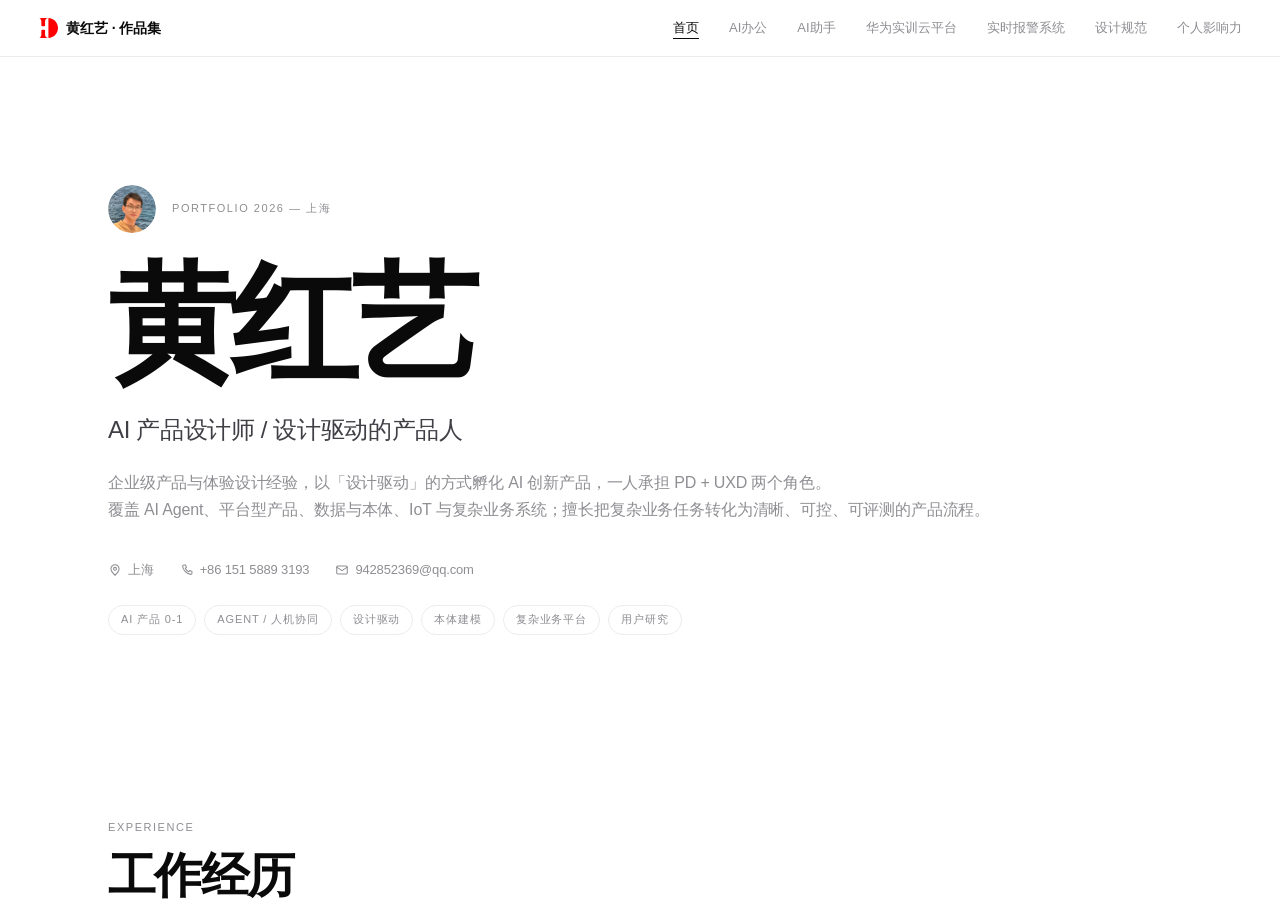
==== commit 86f4ebba: "统一滚动条：顶栏固定，正文独立滚动" ====
--- a/index.html
+++ b/index.html
@@ -27,6 +27,8 @@
     </div>
   </header>
 
+  <div class="page-scroll" id="pageScroll">
+
   <section class="hero container">
     <div class="hero-top">
       <img class="hero-avatar" src="assets/img/avatar.svg" alt="黄红艺">
@@ -245,7 +247,8 @@
       </span>
     </div>
   </footer>
-
-  <script src="js/main.js?v=20261111"></script>
+  </div>
+
+  <script src="js/main.js"></script>
 </body>
 </html>
--- a/css/style.css
+++ b/css/style.css
@@ -22,7 +22,7 @@
 
 * { box-sizing: border-box; margin: 0; padding: 0; }
 
-html { scroll-behavior: smooth; -webkit-text-size-adjust: 100%; }
+html { height: 100%; scroll-behavior: smooth; -webkit-text-size-adjust: 100%; }
 
 body {
   font-family: var(--font);
@@ -35,7 +35,25 @@
   word-break: normal;
   -webkit-font-smoothing: antialiased;
   -moz-osx-font-smoothing: grayscale;
+  /* 页面本身不滚动：滚动交给 .page-scroll，滚动条只出现在顶栏下方 */
+  height: 100%;
+  display: flex;
+  flex-direction: column;
+  overflow: hidden;
+}
+
+/* 顶栏固定在上方，不参与滚动 */
+body > .site-header { flex: 0 0 auto; }
+
+/* 正文滚动区：占满顶栏以下的剩余高度 */
+.page-scroll {
+  flex: 1 1 auto;
+  min-height: 0;
+  overflow-y: auto;
   overflow-x: clip;
+  scroll-behavior: smooth;
+  overscroll-behavior-y: contain;
+  -webkit-overflow-scrolling: touch;
 }
 
 img { max-width: 100%; display: block; }
@@ -70,7 +88,7 @@
 
 /* ---------- 顶部导航 ---------- */
 .site-header {
-  position: sticky; top: 0; z-index: 50;
+  position: relative; z-index: 50;
   background: rgba(255, 255, 255, .82);
   -webkit-backdrop-filter: saturate(180%) blur(20px);
   backdrop-filter: saturate(180%) blur(20px);
